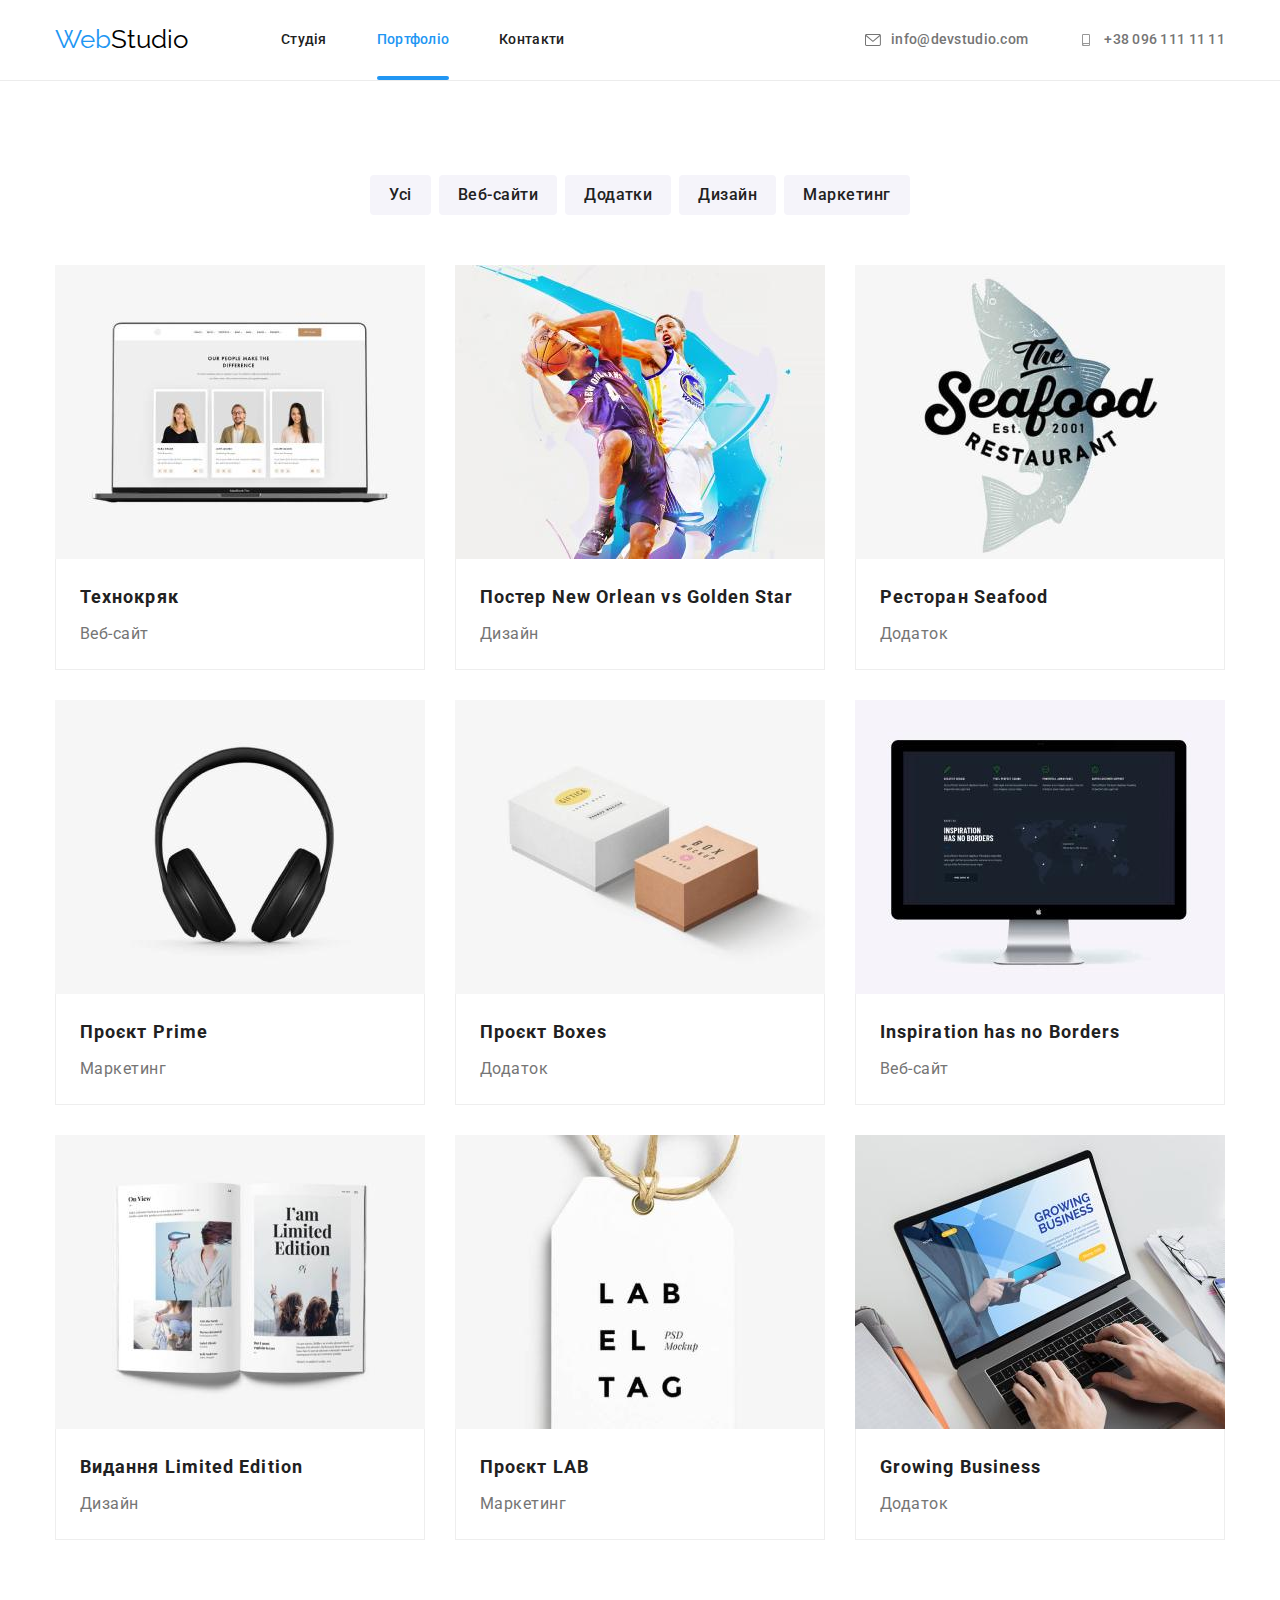
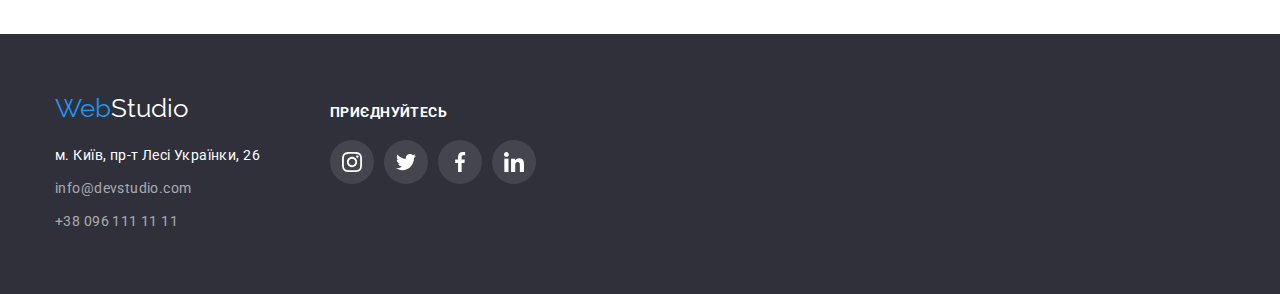
==== portfolio.html @ b317648e "Add files" ====
<!DOCTYPE html>
<html lang="uk">
<head>
    <meta charset="UTF-8">
    <meta http-equiv="X-UA-Compatible" content="IE=edge">
    <meta name="viewport" content="width=device-width, initial-scale=1.0">
    <title>Web Studio</title>
    <link rel="preconnect" href="https://fonts.googleapis.com">
    <link rel="preconnect" href="https://fonts.gstatic.com" crossorigin>
    <link href="https://fonts.googleapis.com/css2?family=Raleway:wght@700&family=Roboto:wght@400;500;700;900&display=swap"
        rel="stylesheet">
    <link rel="stylesheet" href="https://cdnjs.cloudflare.com/ajax/libs/modern-normalize/1.1.0/modern-normalize.min.css">
    <link rel="stylesheet" href="./css/style.css">
</head>
<body>
<header>
<div class="container header-container">
    <nav class="navigation">
        <a class="nav-logo link" href="index.html"><span class="logo-blue">Web</span><span
                class="logo">Studio</span></a>
        <ul class="nav-list list">
            <li class="item">
                <a href="./index.html" class="link">Студія</a>
            </li>
            <li class="item">
                <a href="./portfolio.html" class="link current">Портфоліо</a>
            </li>
            <li class="item">
                <a href="#" class="link">Контакти</a>
            </li>
        </ul>
    </nav>

    <ul class="nav-contacts list">
        <li class="item">
            <a href="mailto:info@devstudio.com" class="link">
                <svg class="icon-contact" width="16" height="12">
                    <use href="./images/sprite.svg#envelope"></use>
                </svg>
                info@devstudio.com</a>
        </li>
        <li class="item">
            <a href="tel:+380961111111" class="link">
                <svg class="icon-contact" width="16" height="12">
                    <use href="./images/sprite.svg#smartphone"></use>
                </svg>
                +38 096 111 11 11</a>
        </li>
    </ul>
</div>
</header>
<main>
    <section class="section">
<div class="container">
<h1 class="visually-hidden">Портфоліо</h1>

<!--Фільтри-->
    <h2 class="visually-hidden">Фільтри</h2>
    <ul class="filters-list list">
<li class="item"><button type="button" class="button-filters">Усі</button></li>
<li class="item"><button type="button" class="button-filters">Веб-сайти</button></li>
<li class="item"><button type="button" class="button-filters">Додатки</button></li>
<li class="item"><button type="button" class="button-filters">Дизайн</button></li>
<li class="item"><button type="button" class="button-filters">Маркетинг</button></li>
    </ul>

<!--Перелік-->
<h2 class="visually-hidden">Перелік</h2>
<ul class="project-list list">
    <li class="item">
        <a class="project-link link" href="">

            <div class="project-thumb">
    <img src="./images/1proj.jpg" alt="Екран комп'ютера"
    width="370">

    <p class="overlay">Ресурс пропонує комплексні пропозиції з різним рівнем функціоналу та сервісів. Все це дозволить відвідувачу отримати
    вичерпні відомості про компанію чи приватну особу.</p>
</div>


    <div class="project-content">
    <h2 class="project-title">Технокряк</h2>
    <p class="project-text">Веб-сайт</p>
    </div>
    </a>
    </li>

<li class="item">
<a class="project-link link" href="">

    <div class="project-thumb">
    <img src="./images/2proj.jpg" alt="Баскетболисти"
    width="370">

<p class="overlay">Ресурс пропонує комплексні пропозиції з різним рівнем функціоналу та сервісів. Все це дозволить
    відвідувачу отримати
    вичерпні відомості про компанію чи приватну особу.</p>
    </div>

<div class="project-content">
    <h2 class="project-title">Постер New Orlean vs Golden Star</h2>
    <p class="project-text">Дизайн</p>
</div>
</a>
</li>

    <li class="item">
<a class="project-link link" href="">

    <div class="project-thumb">
        <img src="./images/3proj.jpg" alt="Емблема ресторану"
    width="370">

    <p class="overlay">Ресурс пропонує комплексні пропозиції з різним рівнем функціоналу та сервісів. Все це дозволить
        відвідувачу отримати
        вичерпні відомості про компанію чи приватну особу.</p>
    </div>

<div class="project-content">
<h2 class="project-title">Ресторан Seafood</h2>
<p class="project-text">Додаток</p>
</div>
</a>
</li>

    <li class="item">
<a class="project-link link" href="">

    <div class="project-thumb">
    <img src="./images/4proj.jpg" alt="Навушники"
    width="370">

    <p class="overlay">Ресурс пропонує комплексні пропозиції з різним рівнем функціоналу та сервісів. Все це дозволить
        відвідувачу отримати
        вичерпні відомості про компанію чи приватну особу.</p>
    </div>

<div class="project-content">
<h2 class="project-title">Проєкт Prime</h2>
<p class="project-text">Маркетинг</p>
</div>
</a>
</li>

<li class="item">
<a class="project-link link" href="">

    <div class="project-thumb">
        <img src="./images/5proj.jpg" alt="Дві коробки"
    width="370">

    <p class="overlay">Ресурс пропонує комплексні пропозиції з різним рівнем функціоналу та сервісів. Все це дозволить
        відвідувачу отримати
        вичерпні відомості про компанію чи приватну особу.</p>
    </div>

<div class="project-content">
<h2 class="project-title">Проєкт Boxes</h2>
<p class="project-text">Додаток</p>
</div>
</a>
</li>

<li class="item">
<a class="project-link link" href="">

    <div class="project-thumb">
        <img src="./images/6proj.jpg" alt="Монітор комп'ютера Мак"
    width="370">

    <p class="overlay">Ресурс пропонує комплексні пропозиції з різним рівнем функціоналу та сервісів. Все це дозволить
        відвідувачу отримати
        вичерпні відомості про компанію чи приватну особу.</p>
    </div>

<div class="project-content">
<h2 class="project-title">Inspiration has no Borders</h2>
<p class="project-text">Веб-сайт</p>
</div>
</a>
</li>

<li class="item">
<a class="project-link link" href="">

    <div class="project-thumb">
<img src="./images/7proj.jpg" alt="Відкритий журнал"
    width="370">

    <p class="overlay">Ресурс пропонує комплексні пропозиції з різним рівнем функціоналу та сервісів. Все це дозволить
        відвідувачу отримати
        вичерпні відомості про компанію чи приватну особу.</p>
    </div>

<div class="project-content">
<h2 class="project-title">Видання Limited Edition</h2>
<p class="project-text">Дизайн</p>
</div>
</a>
</li>

<li class="item">
<a class="project-link link" href="">

    <div class="project-thumb">
        <img src="./images/8proj.jpg" alt="Білий ярлик"
    width="370">

    <p class="overlay">Ресурс пропонує комплексні пропозиції з різним рівнем функціоналу та сервісів. Все це дозволить
        відвідувачу отримати
        вичерпні відомості про компанію чи приватну особу.</p>
    </div>

<div class="project-content">
<h2 class="project-title">Проєкт LAB</h2>
<p class="project-text">Маркетинг</p>
</div>
</a>
</li>

<li class="item">
<a class="project-link link" href="">

    <div class="project-thumb">
<img src="./images/9proj.jpg" alt="Робота на ноутбуці"
    width="370">

    <p class="overlay">Ресурс пропонує комплексні пропозиції з різним рівнем функціоналу та сервісів. Все це дозволить
        відвідувачу отримати
        вичерпні відомості про компанію чи приватну особу.</p>
    </div>

<div class="project-content">
<h2 class="project-title">Growing Business</h2>
<p class="project-text">Додаток</p>
</div>
</a>
</li>

</ul>
</div>
</section>
</main>
<footer>
<div class="container footer-flex">

    <div class="footer-contacts">
        <a href="index.html" class="link"><span class="logo-blue">Web</span><span class="logo-down">Studio</span></a>
        <address>
            <ul class="contacts list">
                <li class="item">
                    <a href="https://goo.gl/maps/CPtrU1FHBa2aNyZL9" target="_blank" rel="noopener noreferrer"
                        class="address">
                        м. Київ, пр-т Лесі Українки, 26</a>
                </li>
                <li class="item"><a href="mailto:info@devstudio.com" class="address-contacts">info@devstudio.com</a></li>
                <li class="item"><a href="tel:+380961111111" class="address-contacts">+38 096 111 11 11</a></li>
            </ul>
        </address>
    </div>
    
    <div>
        <h2 class="footer-title">Приєднуйтесь</h2>
        <ul class="social-list list">
            <li class="social-item">
                <a href="" class="social-link footer-social-link">
                    <svg class="footer-social-list-icon" width="20" height="20">
                        <use href="./images/sprite.svg#instagram"></use>
                    </svg>
                </a>
            </li>
            <li class="social-item">
                <a href="" class="social-link footer-social-link">
                    <svg class="footer-social-list-icon" width="20" height="20">
                        <use href="./images/sprite.svg#twitter"></use>
                    </svg>
                </a>
            </li>
            <li class="social-item">
                <a href="" class="social-link footer-social-link">
                    <svg class="footer-social-list-icon" width="20" height="20">
                        <use href="./images/sprite.svg#facebook"></use>
                    </svg>
                </a>
            </li>
            <li class="social-item">
                <a href="" class="social-link footer-social-link">
                    <svg class="footer-social-list-icon" width="20" height="20">
                        <use href="./images/sprite.svg#linkedin"></use>
                    </svg>
                </a>
            </li>
        </ul>
    </div>
</div>
</footer>
</body>
</html>
---- css/style.css ----
:root {
    --color-primery: #212121;
    --color-secondary: #757575;
    --color-white: #FFFFFF;
    --color-blue: #2196F3;
    --color-grey:#AFB1B8;
    --color-logo: #000000;
    --color-address-contacts: rgba(255, 255, 255, 0.6);
    --color-background-primery: #F5F4FA;
    --color-background-secondary: #2F303A;
    --color-buttons: #F5F4FA;
    --color-button-hover: #188CE8;
    --list-gap: 30px;
}

h1,h2,h3,h4,p {
    margin-top: 0;
    margin-bottom: 0;
}

ul,
ol {
    margin-top: 0;
    margin-bottom: 0;
    padding-left: 0;
}

.list {
list-style: none;
}

.link {
    font-family: 'Roboto', sans-serif;
    text-decoration: none;
}

img {
    display: block;
    
}

body {
    color: var(--color-primery);
    background-color: var(--color-white);
    font-family: 'Roboto', sans-serif;
}

.visually-hidden {
    position: absolute;
    white-space: nowrap;
    width: 1px;
    height: 1px;
    overflow: hidden;
    border: 0;
    padding: 0;
    clip: rect(0 0 0 0);
    clip-path: inset(50%);
    margin: -1px;
}

.container {
    width: 1200px;
    padding-left: 15px;
    padding-right: 15px;
    margin: 0 auto;
}

.section {
padding-top: 94px;
padding-bottom: 94px;
}

/*Header*/

header {
border-bottom: 1px solid #ECECEC;
}

.header-container {
display: flex;
align-items: center;
}

.navigation {
    display: flex;
    align-items: center;
}

.nav-logo {
    margin-right: 93px;
}

.logo-blue {
    color: var(--color-blue);
    font-family: 'Raleway', sans-serif;
    font-size: 26px;
    line-height: 1.15;
}

.logo {
    color: var(--color-logo);
    font-family: 'Raleway', sans-serif;
    font-size: 26px;
    line-height: 1.15;
}

.nav-list {
    display: flex;
    align-items: center;

    font-weight: 500;
    font-size: 14px;
    line-height: 1.14;
    letter-spacing: 0.02em;
}

.nav-list .item:not(:last-child) {
margin-right: 50px;
}

.nav-list .link {
    display: block;
    position: relative;

    transition: color 250ms cubic-bezier(0.4, 0, 0.2, 1);

    padding-top: 32px;
    padding-bottom: 32px;
     
    color: var(--color-primery);
    text-decoration: none;
}

.nav-list .link:hover,
.nav-list .link:focus {
    color: var(--color-blue);
}

.nav-list .link.current {
    color: var(--color-blue);
}

.nav-list .current::after {
content: "";

display: block;
position: absolute;

bottom: 0;
left: 0;

    width: 100%;
    height: 4px;

background-color: var(--color-blue);
border-radius: 2px;
}

.nav-contacts {
    display: flex;

    margin-left: auto;

    text-decoration: none;
}

.nav-contacts .item + .item {
margin-left: 50px;
}

.nav-contacts .link {
    display: flex;
    align-items: center;

    transition: color 250ms cubic-bezier(0.4, 0, 0.2, 1);

    color: var(--color-secondary);
    font-weight: 500;
    font-size: 14px;
    line-height: 1.14;
    letter-spacing: 0.02em;
    text-decoration: none;
}

.nav-contacts .link:hover,
.nav-contacts .link:focus {
    color: var(--color-blue);
    font-weight: 500;
    font-size: 14px;
    line-height: 1.14;
    letter-spacing: 0.02em;
}

.icon-contact {
margin-right: 10px;
fill: currentColor;
}

/*Hero*/
.hero {
    padding-top: 200px;
    padding-bottom: 200px;
margin-right: auto;
margin-left: auto;

    max-width: 1600px;
    height: 600px;

    text-align: center;

    background-image: linear-gradient(
    rgba(47, 48, 58, 0.4),
    rgba(47, 48, 58, 0.4)
    ),
    url("../images/herobg.jpg");
    background-size: cover;
    background-repeat: no-repeat;
    background-color: var(--color-background-secondary);
}

.hero-title {
    margin-bottom: 30px;
    margin-left: auto;
    margin-right: auto;

    max-width: 696px;

    color: var(--color-white);
    font-weight: 900;
    font-size: 44px;
    line-height: 1.36;
    letter-spacing: 0.06em;
    text-transform: uppercase;
}

.title-button {  
    display: inline-block;
    align-items: center;
    text-align: center;

    transition: background-color 250ms cubic-bezier(0.4, 0, 0.2, 1);

    border-radius: 4px;
    padding: 10px 28px;
    min-width: 216px;
    border: 1px solid transparent;

    color: var(--color-white);
    background-color: var(--color-blue);
    font-weight: 700;
    font-size: 16px;
    line-height: 1.88;
    letter-spacing: 0.06em;
    cursor: pointer;
}

.title-button:hover,
.title-button:focus {
background-color: var(--color-button-hover);
}

/*Features*/

.features {
    padding-top: 94px;
}

.features-list {
    display: flex;
    
    margin-right: calc(-1 * var(--list-gap));
}

.features-list .item {
flex-basis: calc((100% - var(--list-gap) * 3) / 4);

margin-right: var(--list-gap);
}

.features-title {
    margin-bottom: 10px;

    color: var(--color-primery);
    font-weight: 700;
    font-size: 14px;
    line-height: 1.14;
    letter-spacing: 0.03em;
    text-transform: uppercase;
}

.features-text {
    color: var(--color-secondary);
    font-size: 14px;
    line-height: 1.71;
    letter-spacing: 0.03em;
}

.features-icons {
display: flex;
justify-content: center;
align-items: center;
width: 270px;
height: 120px;
margin-bottom: 30px;

border-radius: 4px;
background-color: var(--color-background-primery);
}

/*Activity*/

.activity-list {
    display: flex;
    margin-right: calc(-1 * var(--list-gap));
}

.activity-list .item {
margin-right: var(--list-gap);
}

.activity-title {
margin-bottom: 50px;

color: var(--color-primery);
font-weight: 700;
font-size: 36px;
line-height: 1.17;
text-align: center;
letter-spacing: 0.03em;
}

.activity-thumb {
position: relative;
  }

.activity-thumb-text {
position: absolute;
bottom: 0;

    width: 100%;
    height: 70px;
    background-color: rgba(47, 48, 58, 0.8);
}

.activity-text {
position: absolute;
top: 50%;
left: 50%;
transform: translate(-50%, -50%);

width: 100%;

    color: var(--color-white);
    font-weight: 700;
    font-size: 16px;
    line-height: 1.17;
    text-align: center;
    letter-spacing: 0.03em;
    text-transform: uppercase;
}

/*Team*/

.team {
background-color: var(--color-background-primery);
}

.team-title {
    margin-bottom: 50px;

    color: var(--color-primery);
    font-weight: 700;
    font-size: 36px;
    line-height: 1.17;
    text-align: center;
    letter-spacing: 0.03em;
}

.team-list {
display: flex;
flex-wrap: wrap;

margin-right: calc(-1 * var(--list-gap));
margin-top: calc(-1 * var(--list-gap));
}

.team-persone {
flex-basis: calc ((100% - 90px) / 4);
max-width: 270px;

margin-right: var(--list-gap);
margin-top: var(--list-gap);

background-color: var(--color-white);
box-shadow: 0px 1px 3px rgba(0, 0, 0, 0.12), 0px 1px 1px rgba(0, 0, 0, 0.14), 0px 2px 1px rgba(0, 0, 0, 0.2);
border-radius: 0px 0px 4px 4px;
}

.team-content {
padding: 30px 10px;
}

.team .name {
    margin-bottom: 10px;

    color: var(--color-primery);
    font-weight: 500;
    font-size: 16px;
    line-height: 1.19;
    text-align: center;
    letter-spacing: 0.03em;
}

.position {
color: var(--color-secondary);
font-size: 16px;
line-height: 1.19;
text-align: center;
letter-spacing: 0.03em;

margin-bottom: 16px;
}

.social-list {
    display: flex;
    justify-content: center;
}

.social-link {
    display: flex;
    align-items: center;
    justify-content: center;

    transition: background-color 250ms cubic-bezier(0.4, 0, 0.2, 1);

    width: 44px;
    height: 44px;
    border-radius: 50%;
}

.social-link svg {
transition: fill 250ms cubic-bezier(0.4, 0, 0.2, 1);
}

.social-link:hover svg,
.social-link:focus svg {
    fill: var(--color-white);
}

.social-link:hover,
.social-link:focus {
background-color: var(--color-blue);
}

.social-list-icon {
    fill: var(--color-grey);
}

/*Clients*/

.clients-title {
    margin-bottom: 50px;

    color: var(--color-primery);
    font-weight: 700;
    font-size: 36px;
    line-height: 1.17;
    text-align: center;
    letter-spacing: 0.03em;
}

.clients-list {
    display: flex;
    align-items: center;
    justify-content: center;
}

.clients-item:not(:last-child) {
margin-right: 30px;
}

.clients-link {
    display: flex;
    align-items: center;
    justify-content: center;

    width: 170px;
    height: 92px;

    border: 1px solid var(--color-grey);
    border-radius: 4px;

    transition: border 250ms cubic-bezier(0.4, 0, 0.2, 1);
}

.clients-link svg {
transition: fill 250ms cubic-bezier(0.4, 0, 0.2, 1);
}

.clients-icon {
    fill: var(--color-grey);
}

.clients-link:hover svg,
.clients-link:focus svg {
fill: var(--color-blue);
}

.clients-link:hover,
.clients-link:focus {
border: 1px solid var(--color-blue);
}

/*Footer*/

footer {
    background-color: var(--color-background-secondary);
}

footer {
    padding-top: 60px;
    padding-bottom: 60px;
}

.footer-flex {
    display: flex;
    align-items: baseline;
}

.footer-contacts {
    margin-right: 70px;
}

.logo-down {
    color: var(--color-white);
    font-family: 'Raleway', sans-serif;
    font-size: 26px;
    line-height: 1.15;
}

address {
    margin-top: 20px;
}

.contacts .item:not(:last-child) {
margin-bottom: 9px;
}

.address {
    color: var(--color-white);
    font-style: normal;
    font-size: 14px;
    line-height: 1.71;
    letter-spacing: 0.03em;
    text-decoration: none;

    transition: color 250ms cubic-bezier(0.4, 0, 0.2, 1);
}

.address:hover,
.address:focus {
color: var(--color-blue);
}

.address-contacts {
    color: var(--color-address-contacts);
    font-style: normal;
    font-size: 14px;
    line-height: 1.71;
    letter-spacing: 0.03em;
    text-decoration: none;

    transition: color 250ms cubic-bezier(0.4, 0, 0.2, 1);
}

.address-contacts:hover,
.address-contacts:focus {
color: var(--color-blue);
}

.footer-title {
    margin-bottom: 20px;

font-weight: 700;
    font-size: 14px;
    line-height: 16px;
    letter-spacing: 0.03em;
    text-transform: uppercase;

    color: var(--color-white);
}

.social-item:not(:last-child) {
    margin-right: 10px;
}

.footer-social-link {
background-color: rgba(255, 255, 255, 0.1);
}

.footer-social-list-icon {
    fill: var(--color-white);
}   

/*Portfolio*/

.filters-list {
display: flex;
justify-content: center;

margin-bottom: 50px;
}

.filters-list .item:not(:last-child) {
margin-right: 8px;
}

.button-filters {
padding: 6px 18px;
border: 1px solid transparent;

    color: var(--color-primery);
    background-color: var(--color-buttons);
    font-weight: 500;
    font-size: 16px;
    line-height: 1.62;
    text-align: center;
    letter-spacing: 0.03em;
    border-radius: 4px;

    transition: color 250ms cubic-bezier(0.4, 0, 0.2, 1), background-color 250ms cubic-bezier(0.4, 0, 0.2, 1), box-shadow 250ms cubic-bezier(0.4, 0, 0.2, 1);

    cursor: pointer;
}

.button-filters:active,
.button-filters:hover,
.button-filters:focus {
color: var(--color-white);
background-color: var(--color-blue);

box-shadow: 0px 3px 1px rgba(0, 0, 0, 0.1), 0px 1px 2px rgba(0, 0, 0, 0.08), 0px 2px 2px rgba(0, 0, 0, 0.12);
}

/*Projects*/

.project-list {
display: flex;

justify-content: center;
flex-wrap: wrap;

margin-left: calc(-1 * var(--list-gap));
margin-top: calc(-1 * var(--list-gap));
padding: 0;
}

.project-list .item {
flex-basis: calc((100% - var(--list-gap) * 2) / 3);

max-width: 370px;
margin-left: var(--list-gap);
margin-top: var(--list-gap);
}

.project-link {
display: block;

transition: box-shadow 250ms cubic-bezier(0.4, 0, 0.2, 1);
}

.project-link:hover,
.project-link:focus {

box-shadow: 0px 1px 1px rgba(0, 0, 0, 0.12), 0px 4px 4px rgba(0, 0, 0, 0.06), 1px 4px 6px rgba(0, 0, 0, 0.16);
}

.project-content {
padding: 20px 24px;

border-left: 1px solid #EEEEEE;
border-right: 1px solid #EEEEEE;
border-bottom: 1px solid #EEEEEE;
}

.project-title {
    margin-bottom: 4px;
    color: var(--color-primery);
    font-weight: 700;
    font-size: 18px;
    line-height: 2;
    letter-spacing: 0.06em;
}

.project-text {
    color: var(--color-secondary);
    font-size: 16px;
    line-height: 1.88;
    letter-spacing: 0.03em;
}

.project-thumb {
    position: relative;
    overflow: hidden;
}

.overlay {
    position: absolute;

    top: 100%;
    left: 0;

    padding-top: 63px;
    padding-bottom: 63px;
    padding-left: 24px;
    padding-right: 24px;

    width: 100%;
    height: 100%;

    background-color: rgba(33, 150, 243, 0.9);

    font-weight: 400;
    font-size: 18px;
    line-height: 1.56;
    letter-spacing: 0.03em;
    color: var(--color-white);

    transition: transform 250ms cubic-bezier(0.4, 0, 0.2, 1);
    
}

.project-link:hover .overlay,
.project-link:focus .overlay {
transform: translateY(-100%);
}

/*Modal*/

.backdrop {
    position: fixed;
    top: 0;
    left: 0;
    width: 100%;
    height: 100%;
    background-color: rgba(0, 0, 0, 0.2);

    opacity: 1;
   
    transition: opacity 250ms cubic-bezier(0.4, 0, 0.2, 1), visibility 250ms cubic-bezier(0.4, 0, 0.2, 1);
}

.backdrop.is-hidden {
    opacity: 0;
    visibility: hidden;
    pointer-events: none;
}

.modal {
position: absolute;
top: 50%;
left: 50%;
transform: translate(-50%, -50%);
scale: 1;

width: 528px;
height: 580px;

background-color: var(--color-white);

box-shadow: 0px 1px 3px rgba(0, 0, 0, 0.12), 0px 1px 1px rgba(0, 0, 0, 0.14), 0px 2px 1px rgba(0, 0, 0, 0.2);
border-radius: 4px;

transition: transform 250ms cubic-bezier(0.4, 0, 0.2, 1);
}

.backdrop.is-hidden .modal {
transform: translate(-50%, -50%) scale(0.5);
}

.modal-close-btn {
    position: absolute;
    top: 8px;
    right: 8px;

    display: flex;
    justify-content: center;
    align-items: center;

    width: 30px;
    height: 30px;

    padding: 0;

    border-radius: 50%;

    background: var(--color-white);
    border: 1px solid rgba(0, 0, 0, 0.1);

    cursor: pointer;
}
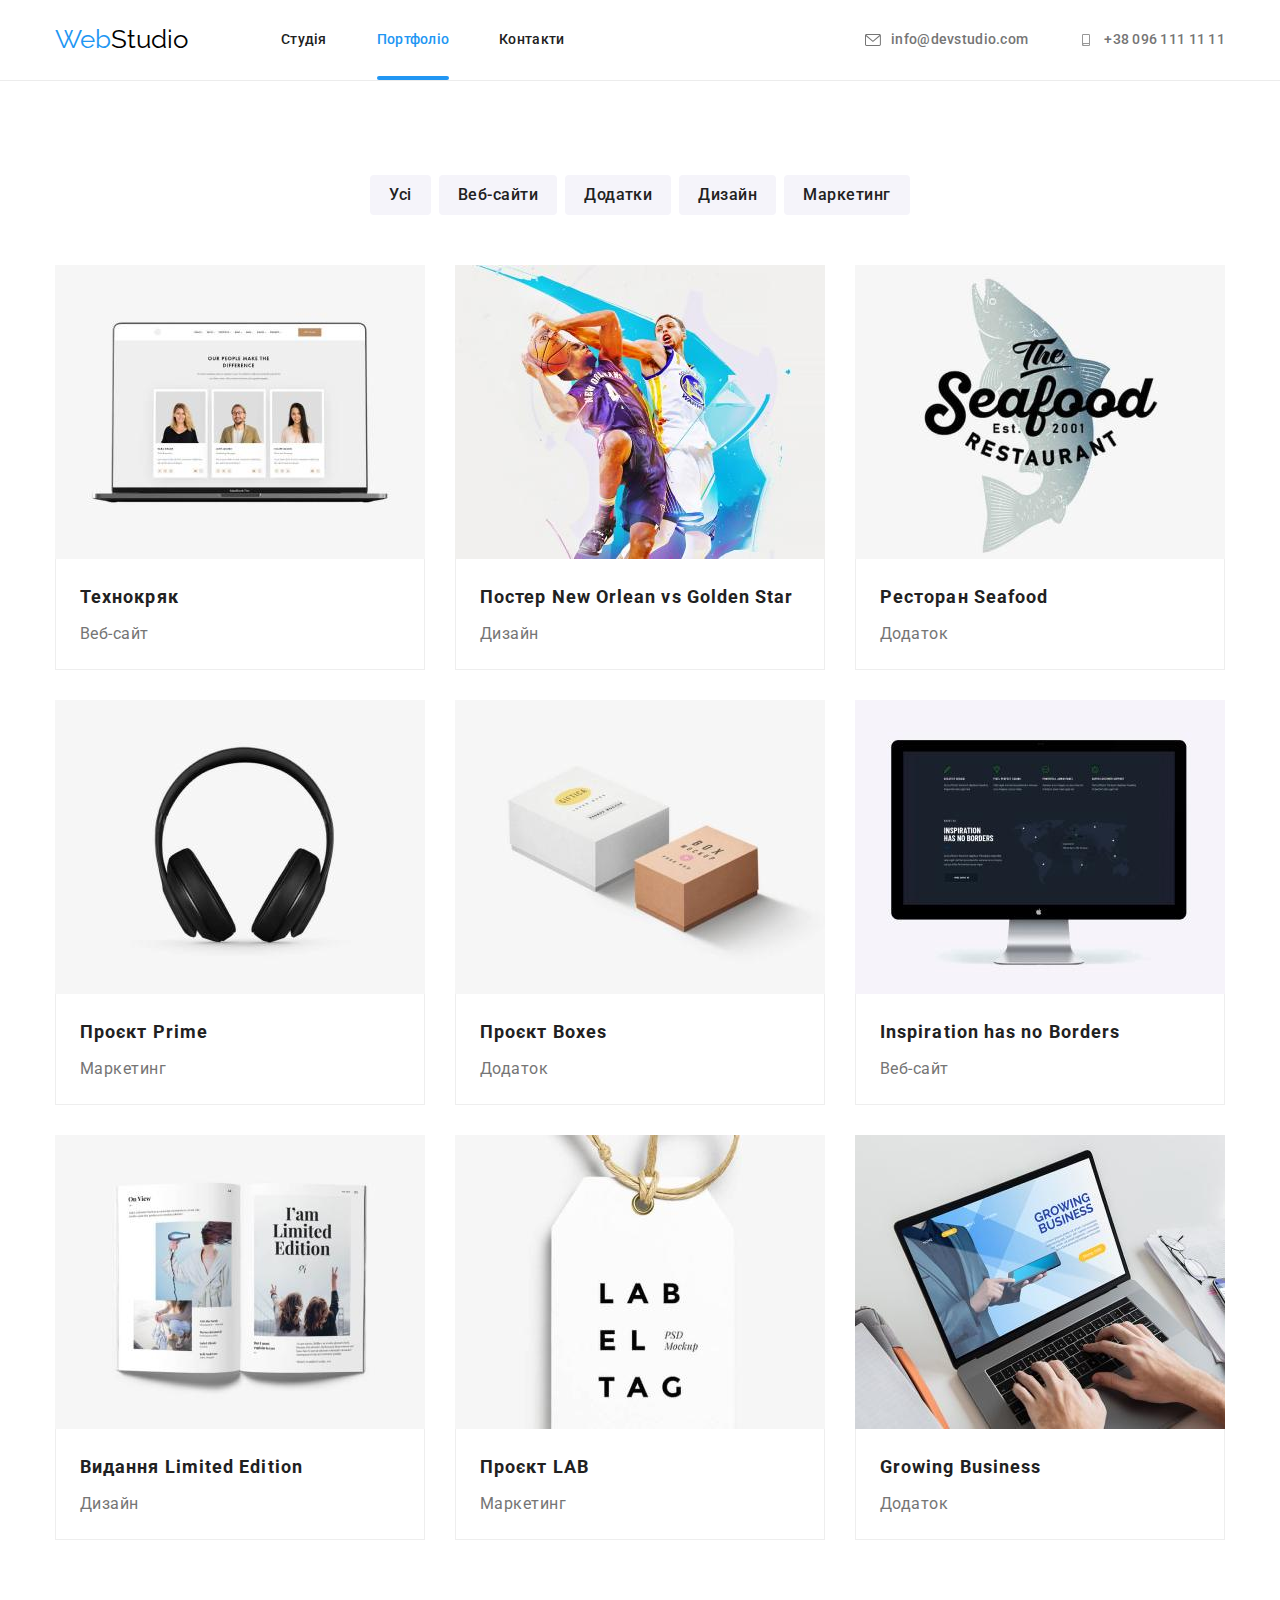
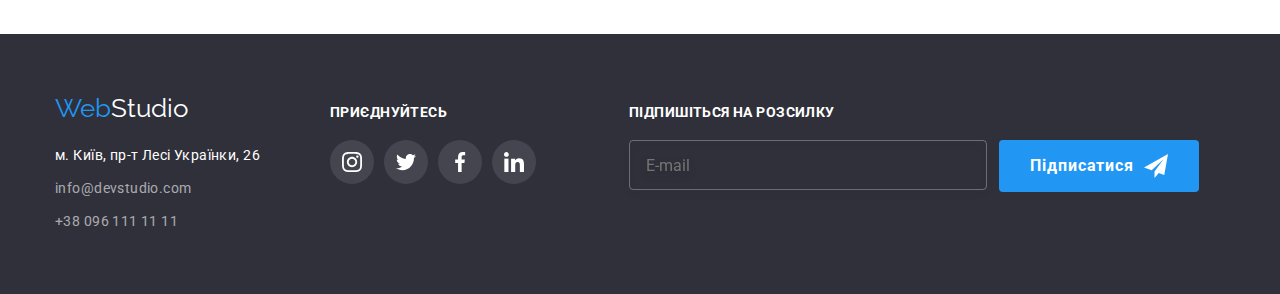
==== commit a5251e1c: "HW6" ====
--- a/portfolio.html
+++ b/portfolio.html
@@ -293,6 +293,18 @@
             </li>
         </ul>
     </div>
+    <div class="subscribe">
+        <h2 class="footer-title">Підпишіться на розсилку</h2>
+        <div class="form-box">
+            <input class="footer-form-input" type="email" name="email" placeholder="E-mail" >
+    
+            <button class="footer-form-btn" type="submit">Підписатися
+                <svg class="send-footer" width="24" height="24">
+                    <use href="./images/sprite.svg#send-footer"></use>
+                </svg>
+            </button>
+        </div>
+    </div>
 </div>
 </footer>
 </body>
--- a/css/style.css
+++ b/css/style.css
@@ -600,7 +600,57 @@
 
 .footer-social-list-icon {
     fill: var(--color-white);
-}   
+} 
+
+.subscribe {
+    margin-left: 93px;
+
+}
+
+.form-box {
+display: flex;
+}
+
+.footer-form-input {
+    width: 358px;
+        height: 50px;
+        padding-left: 16px;
+        margin-right: 12px;
+    
+        border: 1px solid rgba(255, 255, 255, 0.3);
+        filter: drop-shadow(0px 4px 4px rgba(0, 0, 0, 0.15));
+        border-radius: 4px;
+
+        color: var(--color-white);
+
+    background-color: transparent; 
+}
+
+.footer-form-btn {
+    display: flex;
+        justify-content: center;
+        align-items: center;
+    
+        margin: 0 auto;
+    
+        padding: 10px 10px;
+        min-width: 200px;
+    
+        border-radius: 4px;
+        border: 1px solid transparent;
+    
+        color: var(--color-white);
+        background-color: var(--color-blue);
+        font-weight: 700;
+        font-size: 16px;
+        line-height: 1.88;
+        letter-spacing: 0.06em;
+        cursor: pointer;
+}
+
+.send-footer {
+    margin-left: 10px;
+}
 
 /*Portfolio*/
 
@@ -726,8 +776,7 @@
     letter-spacing: 0.03em;
     color: var(--color-white);
 
-    transition: transform 250ms cubic-bezier(0.4, 0, 0.2, 1);
-    
+    transition: transform 250ms cubic-bezier(0.4, 0, 0.2, 1); 
 }
 
 .project-link:hover .overlay,
@@ -763,6 +812,8 @@
 transform: translate(-50%, -50%);
 scale: 1;
 
+padding: 40px;
+
 width: 528px;
 height: 580px;
 
@@ -799,3 +850,183 @@
 
     cursor: pointer;
 }
+
+/*Form*/
+
+.form {
+width: 448px;
+}
+
+.form-title {
+    margin-bottom: 12px;
+
+    text-align: center;
+
+    font-weight: 700;
+    font-size: 20px;
+    letter-spacing: 0.03em;
+
+    width: 100%;
+}
+
+.form-field {
+    position: relative;
+    border: none;
+    padding: 0;
+}
+
+.form-label {
+    font-size: 12px;
+    line-height: 1.17;
+    letter-spacing: 0.01em;
+
+    color: var(--color-secondary);
+}
+
+.form-input-wrapper {
+    position: relative;
+    display: block;
+    margin-bottom: 10px;
+}
+
+.form-input {
+    width: 100%;
+    height: 40px;
+
+    margin-top: 4px;
+    
+    padding-left: 42px;
+
+    border: 1px solid rgba(33, 33, 33, 0.2);
+    border-radius: 4px;
+
+    transition: border-color 250ms cubic-bezier(0.4, 0, 0.2, 1);
+}
+
+.form-input:focus {
+    outline: none;
+    border-color: var(--color-blue);
+}
+
+.form-icon {
+    position: absolute;
+    top: 50%;
+    left: 12px;
+
+    transform: translateY(-50%);
+
+    display: block;
+    width: 18px;
+    height: 18px;
+
+    transition: fill 250ms cubic-bezier(0.4, 0, 0.2, 1);
+}
+
+.form-input-wrapper:focus-within>.form-icon {
+    fill: var(--color-blue);
+}
+
+.form-input-comment {
+
+width: 100%;
+    height: 96px;
+
+    margin-bottom: 20px;
+    margin-top: 4px;
+    padding: 12px 16px;
+
+    resize: none;
+
+    border: 1px solid rgba(33, 33, 33, 0.2);
+    border-radius: 4px;
+
+    transition: border-color 250ms cubic-bezier(0.4, 0, 0.2, 1);
+}
+
+.form-input-comment:focus {
+    outline: none;
+    border-color: var(--color-blue);
+}
+
+.form-input-comment::placeholder {
+position: absolute;
+
+    font-size: 12px;
+    line-height: 1.17;
+    letter-spacing: 0.01em;
+
+    color: rgba(117, 117, 117, 0.5);
+}
+
+.checkbox-label {
+    display: flex;
+align-items: center;
+
+    font-size: 14px;
+    line-height: 1.71;
+    letter-spacing: 0.03em;
+    color: var(--color-secondary);
+}
+
+.checkbox-accept-link {
+    font-size: 14px;
+        line-height: 1.71;
+        letter-spacing: 0.03em;
+        text-decoration-line: underline;
+    color: var(--color-blue);
+}
+
+.checkbox-label::before {
+    display: inline-block;
+    content: '';
+
+width: 16px;
+    height: 15px;
+    margin-right: 8px;
+
+    border: 1px solid var(--color-primery);
+
+    cursor: pointer;
+}
+
+.checkbox:checked + .checkbox-label::before {
+    background-image: url('../images/check.svg');
+    background-size: cover;
+    background-repeat: no-repeat;
+    background-color: var(--color-blue);
+    border-color: var(--color-blue);
+}
+
+.checkbox:focus + .checkbox-label::before {
+border-color: var(--color-blue);
+}
+
+.submit-btn {
+display: block;
+
+margin: 0 auto;
+
+    transition: background-color 250ms cubic-bezier(0.4, 0, 0.2, 1), box-shadow 250ms cubic-bezier(0.4, 0, 0.2, 1);
+
+    padding: 10px 28px;
+    min-width: 200px;
+margin-top: 40px;
+
+    border-radius: 4px;
+    border: 1px solid transparent;
+
+    color: var(--color-white);
+    background-color: var(--color-blue);
+    font-weight: 700;
+    font-size: 16px;
+    line-height: 1.88;
+    letter-spacing: 0.06em;
+    cursor: pointer;
+}
+
+.submit-btn:hover,
+.submit-btn:focus {
+
+background-color: var(--color-button-hover);
+box-shadow: 0px 4px 4px rgba(0, 0, 0, 0.15);
+}